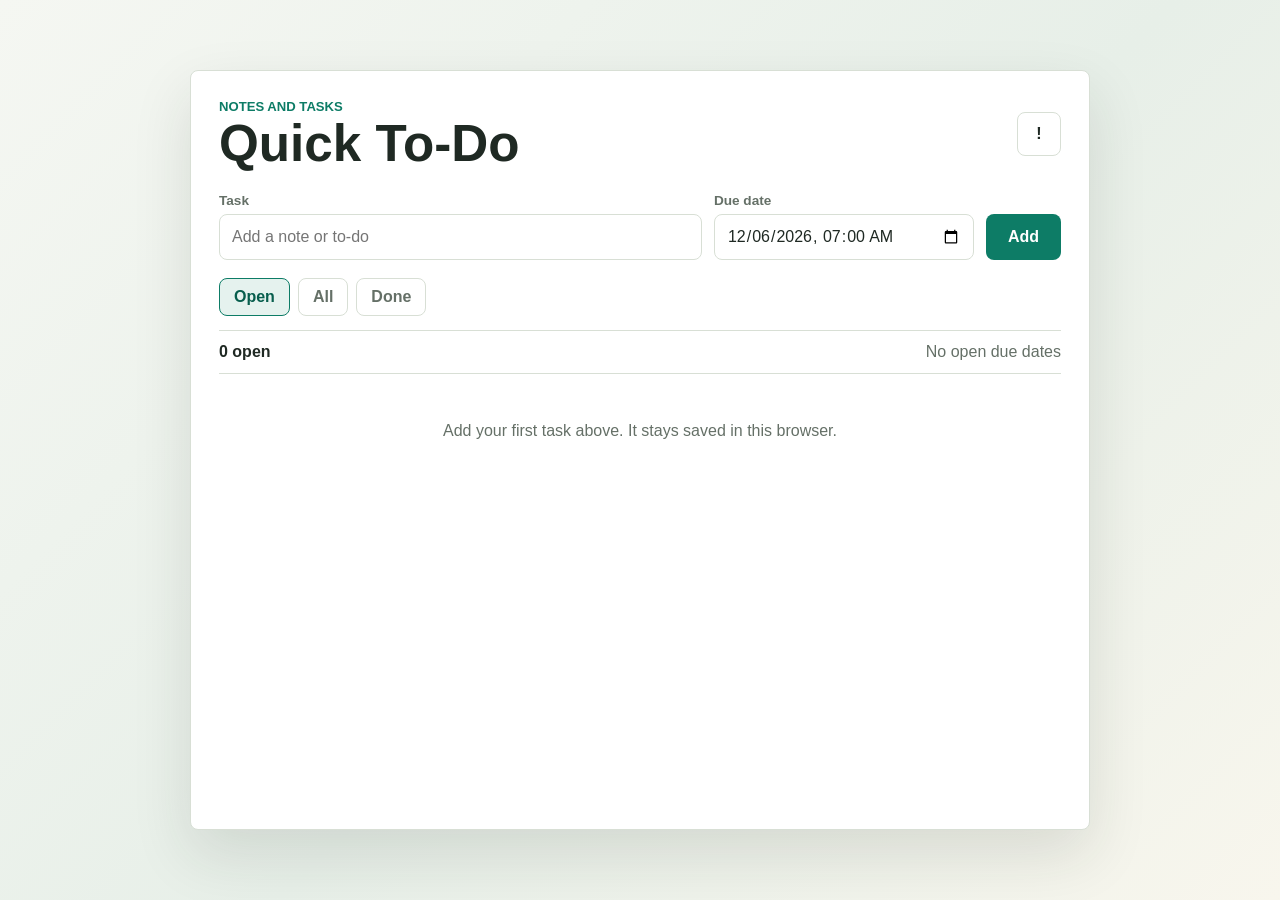
==== todo_app/index.html @ d59d3a71 "Add GitHub Pages to-do app" ====
<!doctype html>
<html lang="en">
  <head>
    <meta charset="utf-8">
    <meta name="viewport" content="width=device-width, initial-scale=1">
    <title>Quick To-Do Notes</title>
    <link rel="stylesheet" href="styles.css">
  </head>
  <body>
    <main class="app-shell">
      <section class="task-panel" aria-labelledby="app-title">
        <header class="app-header">
          <div>
            <p class="eyebrow">Notes and tasks</p>
            <h1 id="app-title">Quick To-Do</h1>
          </div>
          <button id="enable-reminders" class="icon-button" type="button" title="Enable reminders" aria-label="Enable reminders">
            <span aria-hidden="true">!</span>
          </button>
        </header>

        <form id="task-form" class="task-form" autocomplete="off">
          <label class="task-title-field">
            <span>Task</span>
            <input id="task-title" name="title" type="text" placeholder="Add a note or to-do" required>
          </label>
          <label>
            <span>Due date</span>
            <input id="task-due" name="due" type="datetime-local" required>
          </label>
          <button type="submit">Add</button>
        </form>

        <div class="toolbar" aria-label="Task filters">
          <button class="filter active" type="button" data-filter="open">Open</button>
          <button class="filter" type="button" data-filter="all">All</button>
          <button class="filter" type="button" data-filter="completed">Done</button>
        </div>

        <section class="summary" aria-live="polite">
          <strong id="open-count">0 open</strong>
          <span id="next-due">No due dates yet</span>
        </section>

        <ul id="task-list" class="task-list" aria-label="Tasks"></ul>
        <p id="empty-state" class="empty-state">Add your first task above. It stays saved in this browser.</p>
      </section>
    </main>

    <template id="task-template">
      <li class="task-item">
        <label class="complete-box">
          <input class="task-complete" type="checkbox">
          <span></span>
        </label>
        <div class="task-main">
          <input class="task-name" type="text" aria-label="Task name">
          <input class="task-date" type="datetime-local" aria-label="Due date">
          <p class="task-status"></p>
        </div>
        <button class="delete-task" type="button" title="Delete task" aria-label="Delete task">x</button>
      </li>
    </template>

    <script src="app.js"></script>
  </body>
</html>
---- todo_app/styles.css ----
:root {
  color-scheme: light;
  --bg: #f5f7f2;
  --panel: #ffffff;
  --ink: #1f2923;
  --muted: #657067;
  --line: #d8dfd5;
  --accent: #0d7c66;
  --accent-strong: #075e4d;
  --warn: #b3431d;
  --warn-bg: #fff0e8;
  --done: #eaf3ee;
  font-family: "Segoe UI", Arial, sans-serif;
}

* {
  box-sizing: border-box;
}

body {
  margin: 0;
  min-height: 100vh;
  background: linear-gradient(135deg, #f5f7f2 0%, #e7efe8 54%, #f8f6ed 100%);
  color: var(--ink);
}

button,
input {
  font: inherit;
}

.app-shell {
  min-height: 100vh;
  display: grid;
  place-items: center;
  padding: 24px;
}

.task-panel {
  width: min(900px, 100%);
  min-height: min(760px, calc(100vh - 48px));
  background: var(--panel);
  border: 1px solid var(--line);
  border-radius: 8px;
  box-shadow: 0 24px 60px rgba(31, 41, 35, 0.12);
  padding: 28px;
}

.app-header {
  display: flex;
  align-items: center;
  justify-content: space-between;
  gap: 16px;
  margin-bottom: 24px;
}

.eyebrow {
  margin: 0 0 4px;
  color: var(--accent);
  font-size: 0.82rem;
  font-weight: 700;
  text-transform: uppercase;
}

h1 {
  margin: 0;
  font-size: clamp(2rem, 4vw, 3.2rem);
  line-height: 1;
  letter-spacing: 0;
}

.icon-button,
.delete-task {
  width: 44px;
  height: 44px;
  border: 1px solid var(--line);
  border-radius: 8px;
  background: #fff;
  color: var(--ink);
  cursor: pointer;
  font-weight: 800;
}

.icon-button.enabled {
  background: var(--accent);
  border-color: var(--accent);
  color: #fff;
}

.task-form {
  display: grid;
  grid-template-columns: minmax(180px, 1fr) minmax(190px, 260px) auto;
  gap: 12px;
  align-items: end;
  margin-bottom: 18px;
}

label span {
  display: block;
  margin-bottom: 6px;
  color: var(--muted);
  font-size: 0.85rem;
  font-weight: 700;
}

input[type="text"],
input[type="datetime-local"] {
  width: 100%;
  min-height: 46px;
  border: 1px solid var(--line);
  border-radius: 8px;
  padding: 10px 12px;
  color: var(--ink);
  background: #fff;
}

input:focus {
  border-color: var(--accent);
  outline: 3px solid rgba(13, 124, 102, 0.16);
}

.task-form button {
  min-height: 46px;
  border: 0;
  border-radius: 8px;
  padding: 0 22px;
  background: var(--accent);
  color: #fff;
  cursor: pointer;
  font-weight: 800;
}

.task-form button:hover,
.icon-button.enabled:hover {
  background: var(--accent-strong);
}

.toolbar {
  display: flex;
  gap: 8px;
  margin-bottom: 14px;
}

.filter {
  min-height: 38px;
  border: 1px solid var(--line);
  border-radius: 8px;
  padding: 0 14px;
  background: #fff;
  color: var(--muted);
  cursor: pointer;
  font-weight: 700;
}

.filter.active {
  border-color: var(--accent);
  background: #e5f2ee;
  color: var(--accent-strong);
}

.summary {
  display: flex;
  flex-wrap: wrap;
  justify-content: space-between;
  gap: 8px;
  padding: 12px 0;
  color: var(--muted);
  border-top: 1px solid var(--line);
  border-bottom: 1px solid var(--line);
}

.summary strong {
  color: var(--ink);
}

.task-list {
  list-style: none;
  padding: 0;
  margin: 18px 0 0;
  display: grid;
  gap: 10px;
}

.task-item {
  display: grid;
  grid-template-columns: 38px 1fr 44px;
  gap: 12px;
  align-items: start;
  padding: 12px;
  border: 1px solid var(--line);
  border-radius: 8px;
  background: #fff;
}

.task-item.overdue {
  border-color: #efb89e;
  background: var(--warn-bg);
}

.task-item.completed {
  background: var(--done);
}

.complete-box {
  position: relative;
  min-height: 46px;
  display: grid;
  place-items: center;
}

.complete-box input {
  position: absolute;
  opacity: 0;
}

.complete-box span {
  width: 26px;
  height: 26px;
  border: 2px solid var(--accent);
  border-radius: 8px;
  display: grid;
  place-items: center;
}

.complete-box input:checked + span {
  background: var(--accent);
}

.complete-box input:checked + span::after {
  content: "";
  width: 7px;
  height: 13px;
  border: solid #fff;
  border-width: 0 3px 3px 0;
  transform: rotate(45deg);
  margin-top: -2px;
}

.task-main {
  display: grid;
  grid-template-columns: minmax(160px, 1fr) minmax(180px, 230px);
  gap: 10px;
  align-items: start;
}

.task-status {
  grid-column: 1 / -1;
  margin: 0;
  min-height: 20px;
  color: var(--muted);
  font-size: 0.9rem;
}

.task-item.overdue .task-status {
  color: var(--warn);
  font-weight: 800;
}

.task-item.completed .task-name {
  color: var(--muted);
  text-decoration: line-through;
}

.empty-state {
  margin: 30px 0 0;
  color: var(--muted);
  text-align: center;
}

@media (max-width: 720px) {
  .app-shell {
    padding: 12px;
  }

  .task-panel {
    min-height: calc(100vh - 24px);
    padding: 18px;
  }

  .task-form,
  .task-main {
    grid-template-columns: 1fr;
  }

  .task-item {
    grid-template-columns: 34px 1fr 40px;
    gap: 8px;
  }
}
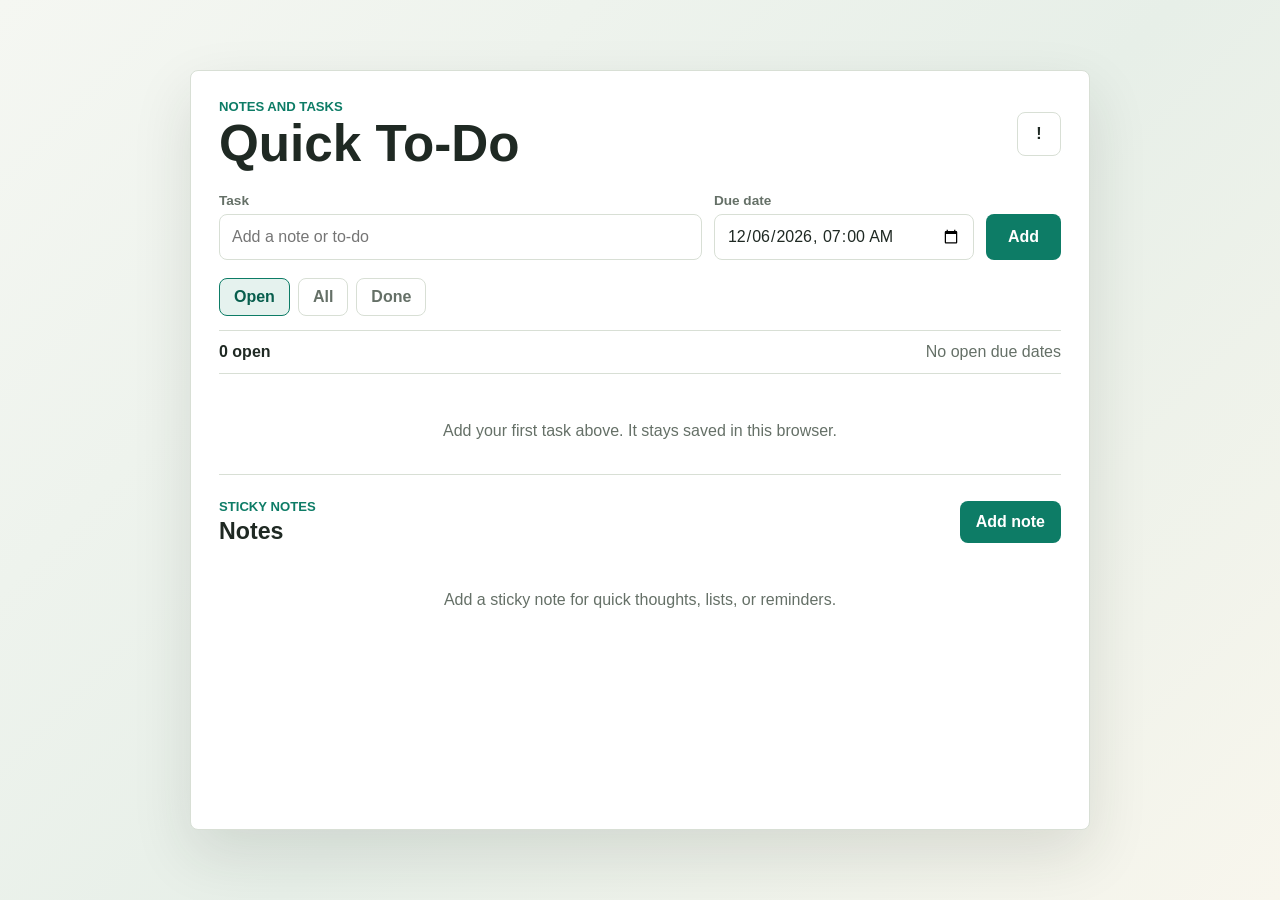
==== commit 49ba5aae: "Add sticky notes to todo app" ====
--- a/todo_app/index.html
+++ b/todo_app/index.html
@@ -44,6 +44,19 @@
 
         <ul id="task-list" class="task-list" aria-label="Tasks"></ul>
         <p id="empty-state" class="empty-state">Add your first task above. It stays saved in this browser.</p>
+
+        <section class="notes-section" aria-labelledby="notes-title">
+          <div class="section-heading">
+            <div>
+              <p class="eyebrow">Sticky notes</p>
+              <h2 id="notes-title">Notes</h2>
+            </div>
+            <button id="add-note" class="add-note-button" type="button">Add note</button>
+          </div>
+
+          <div id="notes-board" class="notes-board" aria-label="Sticky notes"></div>
+          <p id="notes-empty-state" class="empty-state">Add a sticky note for quick thoughts, lists, or reminders.</p>
+        </section>
       </section>
     </main>
 
@@ -62,6 +75,21 @@
       </li>
     </template>
 
+    <template id="note-template">
+      <article class="sticky-note">
+        <div class="note-tools">
+          <select class="note-color" aria-label="Note color">
+            <option value="yellow">Yellow</option>
+            <option value="green">Green</option>
+            <option value="pink">Pink</option>
+            <option value="blue">Blue</option>
+          </select>
+          <button class="delete-note" type="button" title="Delete note" aria-label="Delete note">x</button>
+        </div>
+        <textarea class="note-text" aria-label="Note text" placeholder="Write a note..."></textarea>
+      </article>
+    </template>
+
     <script src="app.js"></script>
   </body>
 </html>
--- a/todo_app/styles.css
+++ b/todo_app/styles.css
@@ -25,7 +25,9 @@
 }
 
 button,
-input {
+input,
+select,
+textarea {
   font: inherit;
 }
 
@@ -267,6 +269,119 @@
   text-align: center;
 }
 
+.notes-section {
+  margin-top: 34px;
+  padding-top: 24px;
+  border-top: 1px solid var(--line);
+}
+
+.section-heading {
+  display: flex;
+  align-items: center;
+  justify-content: space-between;
+  gap: 16px;
+  margin-bottom: 16px;
+}
+
+h2 {
+  margin: 0;
+  font-size: 1.45rem;
+  letter-spacing: 0;
+}
+
+.add-note-button {
+  min-height: 42px;
+  border: 0;
+  border-radius: 8px;
+  padding: 0 16px;
+  background: var(--accent);
+  color: #fff;
+  cursor: pointer;
+  font-weight: 800;
+}
+
+.add-note-button:hover {
+  background: var(--accent-strong);
+}
+
+.notes-board {
+  display: grid;
+  grid-template-columns: repeat(auto-fit, minmax(190px, 1fr));
+  gap: 14px;
+}
+
+.sticky-note {
+  min-height: 190px;
+  display: grid;
+  grid-template-rows: auto 1fr;
+  gap: 10px;
+  border: 1px solid rgba(31, 41, 35, 0.12);
+  border-radius: 8px;
+  padding: 12px;
+  box-shadow: 0 10px 20px rgba(31, 41, 35, 0.1);
+}
+
+.sticky-note.yellow {
+  background: #fff4a8;
+}
+
+.sticky-note.green {
+  background: #c9f0cf;
+}
+
+.sticky-note.pink {
+  background: #ffd3df;
+}
+
+.sticky-note.blue {
+  background: #cfe7ff;
+}
+
+.note-tools {
+  display: flex;
+  justify-content: space-between;
+  gap: 8px;
+}
+
+.note-color {
+  width: 110px;
+  min-height: 34px;
+  border: 1px solid rgba(31, 41, 35, 0.18);
+  border-radius: 8px;
+  padding: 4px 8px;
+  background: rgba(255, 255, 255, 0.65);
+  color: var(--ink);
+  cursor: pointer;
+}
+
+.delete-note {
+  width: 34px;
+  height: 34px;
+  border: 1px solid rgba(31, 41, 35, 0.18);
+  border-radius: 8px;
+  background: rgba(255, 255, 255, 0.65);
+  color: var(--ink);
+  cursor: pointer;
+  font-weight: 800;
+}
+
+.note-text {
+  width: 100%;
+  min-height: 126px;
+  resize: vertical;
+  border: 0;
+  border-radius: 6px;
+  padding: 8px;
+  background: rgba(255, 255, 255, 0.32);
+  color: var(--ink);
+  line-height: 1.4;
+}
+
+.note-text:focus,
+.note-color:focus {
+  outline: 3px solid rgba(31, 41, 35, 0.18);
+}
+
 @media (max-width: 720px) {
   .app-shell {
     padding: 12px;
@@ -282,8 +397,17 @@
     grid-template-columns: 1fr;
   }
 
+  .section-heading {
+    align-items: stretch;
+    flex-direction: column;
+  }
+
   .task-item {
     grid-template-columns: 34px 1fr 40px;
     gap: 8px;
   }
-}
+
+  .notes-board {
+    grid-template-columns: 1fr;
+  }
+}
